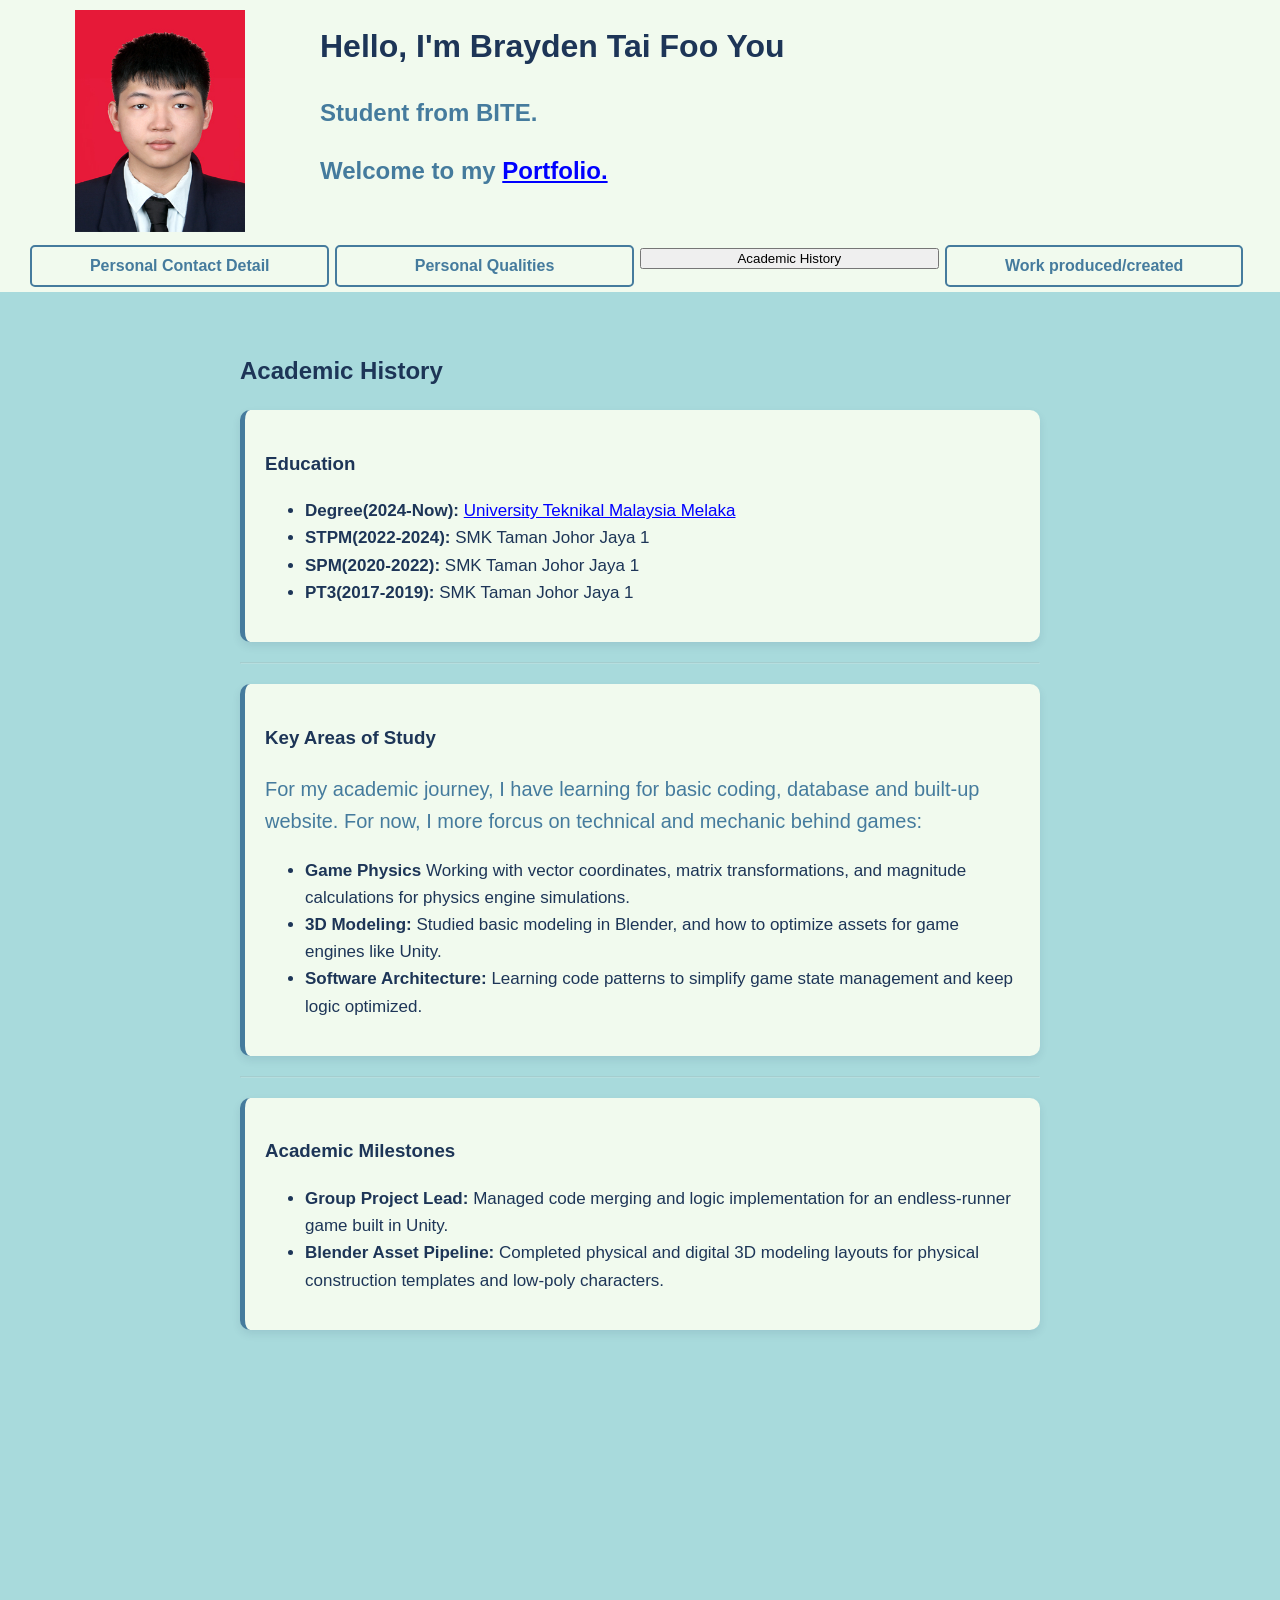
==== academic.html @ 7e43f269 "Add files via upload" ====
<!DOCTYPE html>
<html lang="en">
<head>
    <meta charset="UTF-8">
    <title>My Portfolio</title>
    <link rel="stylesheet" href="style.css">
</head>

<body>
    <header>
        <div class="myinfo">
            <a href="index.html" class="picture"><div><img src="Pic.jpg" width="170" height="222"></div></a>
            <div>
                <h1>Hello, I'm Brayden Tai Foo You</h1>
                <h2 class="header">Student from BITE.</h2>
                <h2 class="header">Welcome to my <a href="index.html">Portfolio.</a></h2>
            </div>
        </div>
    </header>

    <div class="navigationBar">
        <div class="navigation">
            <a href="contact.html"><button class="navigation-btn" data-target="contact">Personal Contact Detail</button></a>
            <a href="personal.html"><button class="navigation-btn" data-target="personal">Personal Qualities</button></a>
            <a href="academic.html"><button class="navigation-btn-selected" data-target="academic">Academic History</button></a>
            <a href="produced.html"><button class="navigation-btn" data-target="produced">Work produced/created</button></a>
        </div>
    </div>

    <section>
        <h2>Academic History</h2>
        <article>
            <div class="project-text">
                <h3>Education</h3>
                <ul>
                    <li><strong>Degree(2024-Now): </strong><a href="https://www.utem.edu.my/">University Teknikal Malaysia Melaka</a></li>
                    <li><Strong>STPM(2022-2024): </Strong>SMK Taman Johor Jaya 1</li>
                    <li><strong>SPM(2020-2022): </strong>SMK Taman Johor Jaya 1</li>
                    <li><strong>PT3(2017-2019): </strong>SMK Taman Johor Jaya 1</li>
                </ul>
            </div>
        </article>
    <hr style="margin: 20px 0; opacity: 0.2;">
        <article>
            <div class="project-text">
                <h3>Key Areas of Study</h3>
                <p>For my academic journey, I have learning for basic coding, database and built-up website. For now, I more forcus on technical and mechanic behind games:</p>
                
                <ul>
                    <li><strong>Game Physics</strong> Working with vector coordinates, matrix transformations, and magnitude calculations for physics engine simulations.</li>
                    <li><strong>3D Modeling:</strong> Studied basic modeling in Blender, and how to optimize assets for game engines like Unity.</li>
                    <li><strong>Software Architecture:</strong> Learning code patterns to simplify game state management and keep logic optimized.</li>
                </ul>
            </div>
        </article>
    <hr style="margin: 20px 0; opacity: 0.2;">
        <article>
            <div class="project-text">
                <h3>Academic Milestones</h3>
                <ul>
                    <li><strong>Group Project Lead:</strong> Managed code merging and logic implementation for an endless-runner game built in Unity.</li>
                    <li><strong>Blender Asset Pipeline:</strong> Completed physical and digital 3D modeling layouts for physical construction templates and low-poly characters.</li>
                </ul>
            </div>
        </article>
    </section>
</body>
</html>
---- style.css ----
header{
    background-color: #F1FAEE;
}
    
body {
    background-color: #a8dadc;
    font-family: 'Segoe UI', Tahoma, Geneva, Verdana, sans-serif;
    line-height: 1.6;
    margin: 0;
    padding-bottom: 500px;
}

h1{
    color: #1D3557;
}
h2.header{
    color: #457B9D;
}
h2{
    color: #1D3557;
}
h3{
    color: #1D3557;
}
p{
    color: #457B9D;
    font-size: 20px;
}
li{
    color: #1D3557;
    font-size: 17px;
}
.red{
    color: #E63946;
}



div.myinfo{
    display: grid;
    grid-template-columns: 25% 75%;
    background-color: #F1FAEE;
}
.picture{
    margin: auto;
    margin-top: 10px;
}

div.navigationBar{
    padding:5px;
    background-color: #F1FAEE;
    position: sticky;
    top: 0;
    z-index: 1000;
}
div.navigation{
    display: grid;
    grid-template-columns: 25% 25% 25% 25%;
    width: 96%;
    margin: auto; 
}
div.navigation button{
    width:98%;
    margin: auto;
}
.navigation-btn{
    background-color: #F1FAEE;
    color: #457B9D;            
    border: 2px solid #457B9D;
    padding: 10px 20px;
    font-size: 16px;
    font-weight: bold;
    cursor: pointer;          
    border-radius: 5px;
    transition: all 0.3s ease;     
}
.navigation-btn:hover {
    background-color: #457B9D; 
    color: #1D3557;
}
.navigation-btn:active {
    background-color: #1D3557; 
    color: #F1FAEE;
    transition: all 0.3s ease; 
    border: 2px solid #1D3557;
    transform: translateY(-3px); 
    box-shadow: 0 4px 8px rgba(0,0,0,0.2);               
}
.navigation-btn:focus {
    outline: none;
    border: 2px dashed #1D3557;
    background-color: #457B9D;
    color: #F1FAEE;
}


section {
    max-width: 800px;
    margin: auto;
    padding: 40px 20px;
}

a:link {
    color: blue;
}
a:visited {
    color: blue;
}
a:hover {
    color: #457B9D;
}
a:active {
    color: #E63946;
}

article {
    background-color: #F1FAEE;
    padding: 20px;
    border-radius: 10px;
    margin-bottom: 20px;
    box-shadow: 0 4px 8px rgba(29, 53, 87, 0.1);
    border-left: 5px solid #457B9D;
    display: flex;
    justify-content: space-between;
    align-items: center;
    gap: 20px;
}
.project-text {
    flex: 1; 
}

.contact-icons {
    display: flex;
    gap: 25px;
    margin-top: 20px;
}
.contact-icons a {
    color: #457B9D;
    font-size: 45px;
    transition: all 0.3s ease;
    text-decoration: none;
}
.contact-icons a:hover {
    color: #1D3557;
    transform: translateY(-5px);
}
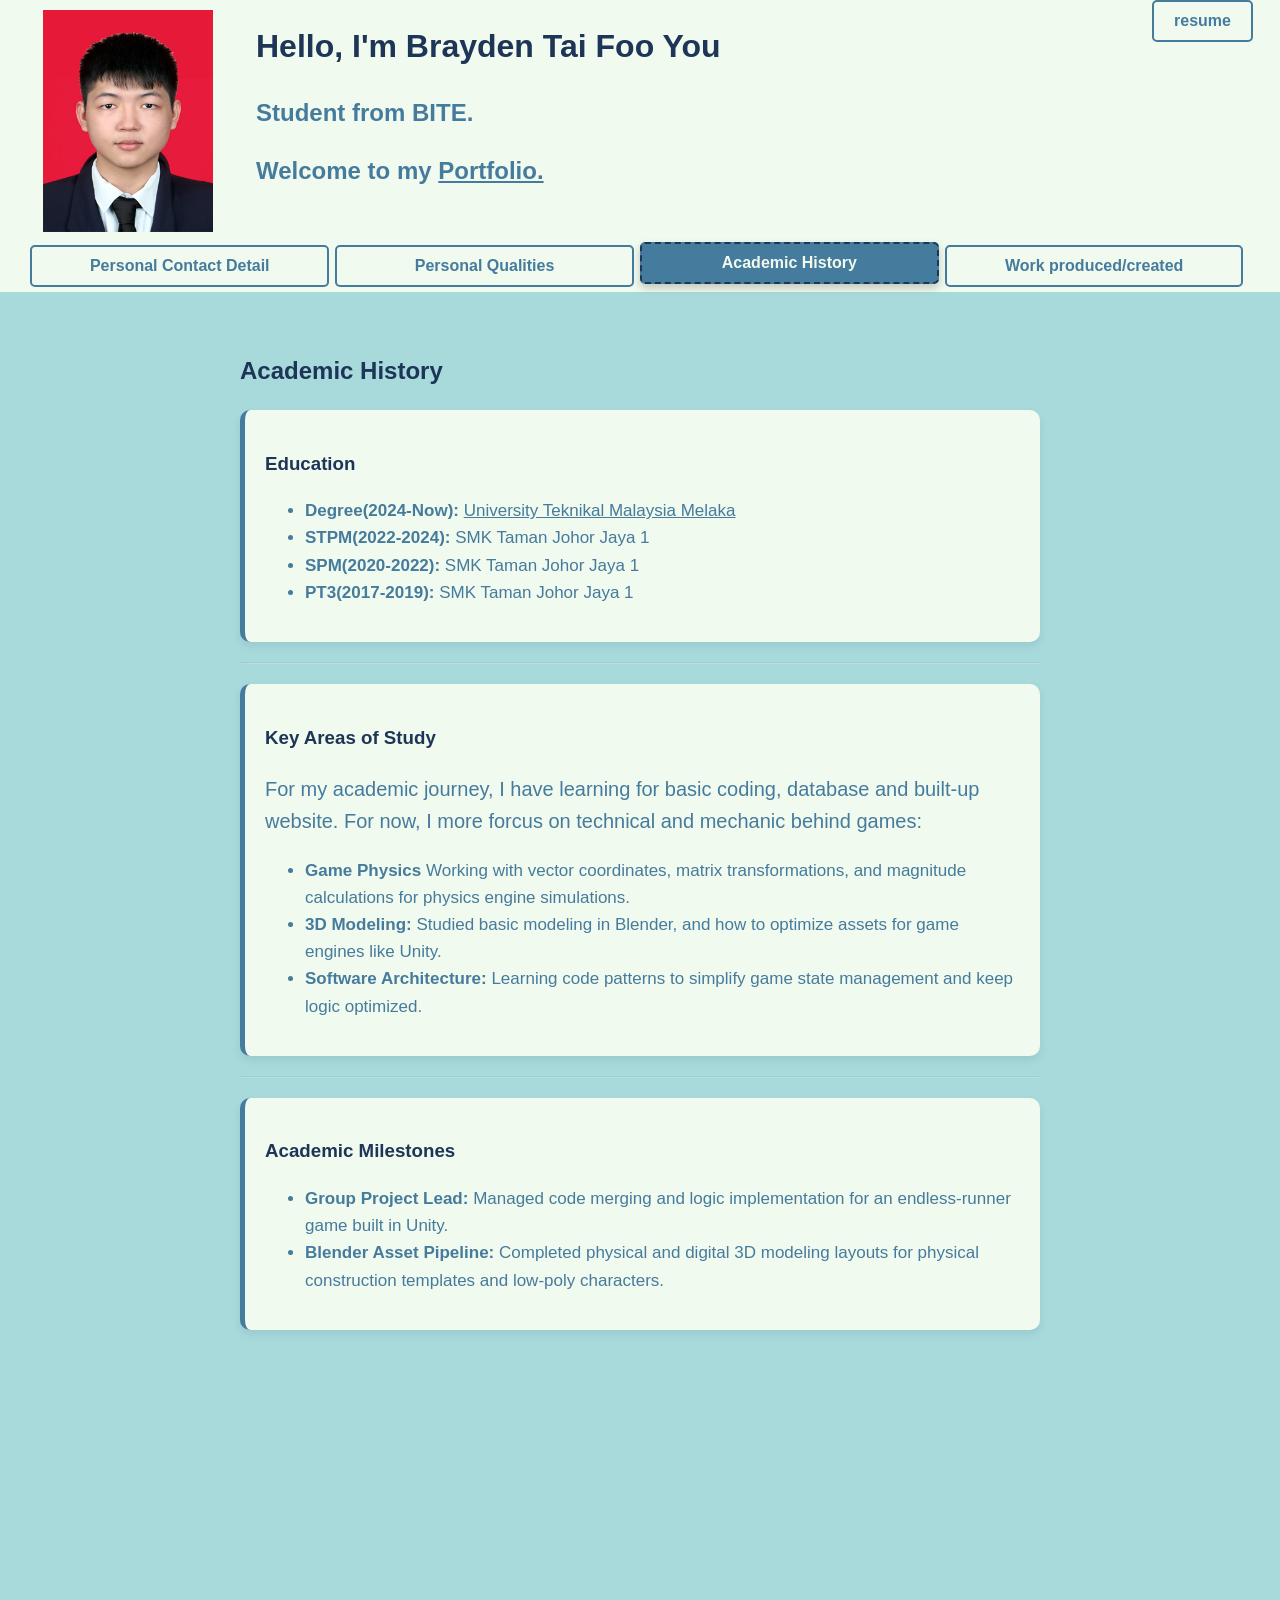
==== commit 83f84c84: "Add files via upload update for resume" ====
--- a/academic.html
+++ b/academic.html
@@ -15,6 +15,7 @@
                 <h2 class="header">Student from BITE.</h2>
                 <h2 class="header">Welcome to my <a href="index.html">Portfolio.</a></h2>
             </div>
+            <a href="resume.pdf" download><div><button class="navigation-btn">resume</button></div></a>
         </div>
     </header>
 
--- a/style.css
+++ b/style.css
@@ -26,24 +26,29 @@
     color: #457B9D;
     font-size: 20px;
 }
-li{
+li.contact{
     color: #1D3557;
     font-size: 17px;
 }
-.red{
-    color: #E63946;
+li{
+    color: #457B9D;
+    font-size: 17px;
 }
+
 
 
 
 div.myinfo{
     display: grid;
-    grid-template-columns: 25% 75%;
+    grid-template-columns: 20% 70% 10%;
     background-color: #F1FAEE;
 }
 .picture{
     margin: auto;
     margin-top: 10px;
+}
+.picture:hover{
+    transform: translateY(-3px);
 }
 
 div.navigationBar{
@@ -83,16 +88,22 @@
     color: #F1FAEE;
     transition: all 0.3s ease; 
     border: 2px solid #1D3557;
-    transform: translateY(-3px); 
+    transform: translateY(-3px);
     box-shadow: 0 4px 8px rgba(0,0,0,0.2);               
 }
-.navigation-btn:focus {
+.navigation-btn-selected {
+    padding: 10px 20px;
+    font-size: 16px;
+    font-weight: bold;
+    cursor: pointer;          
+    border-radius: 5px;
     outline: none;
     border: 2px dashed #1D3557;
     background-color: #457B9D;
     color: #F1FAEE;
+    transform: translateY(-3px);
+    box-shadow: 0 4px 8px rgba(0,0,0,0.2);
 }
-
 
 section {
     max-width: 800px;
@@ -101,13 +112,13 @@
 }
 
 a:link {
-    color: blue;
+    color: #457B9D;
 }
 a:visited {
-    color: blue;
+    color: #457B9D;
 }
 a:hover {
-    color: #457B9D;
+    color: #1D3557;
 }
 a:active {
     color: #E63946;
